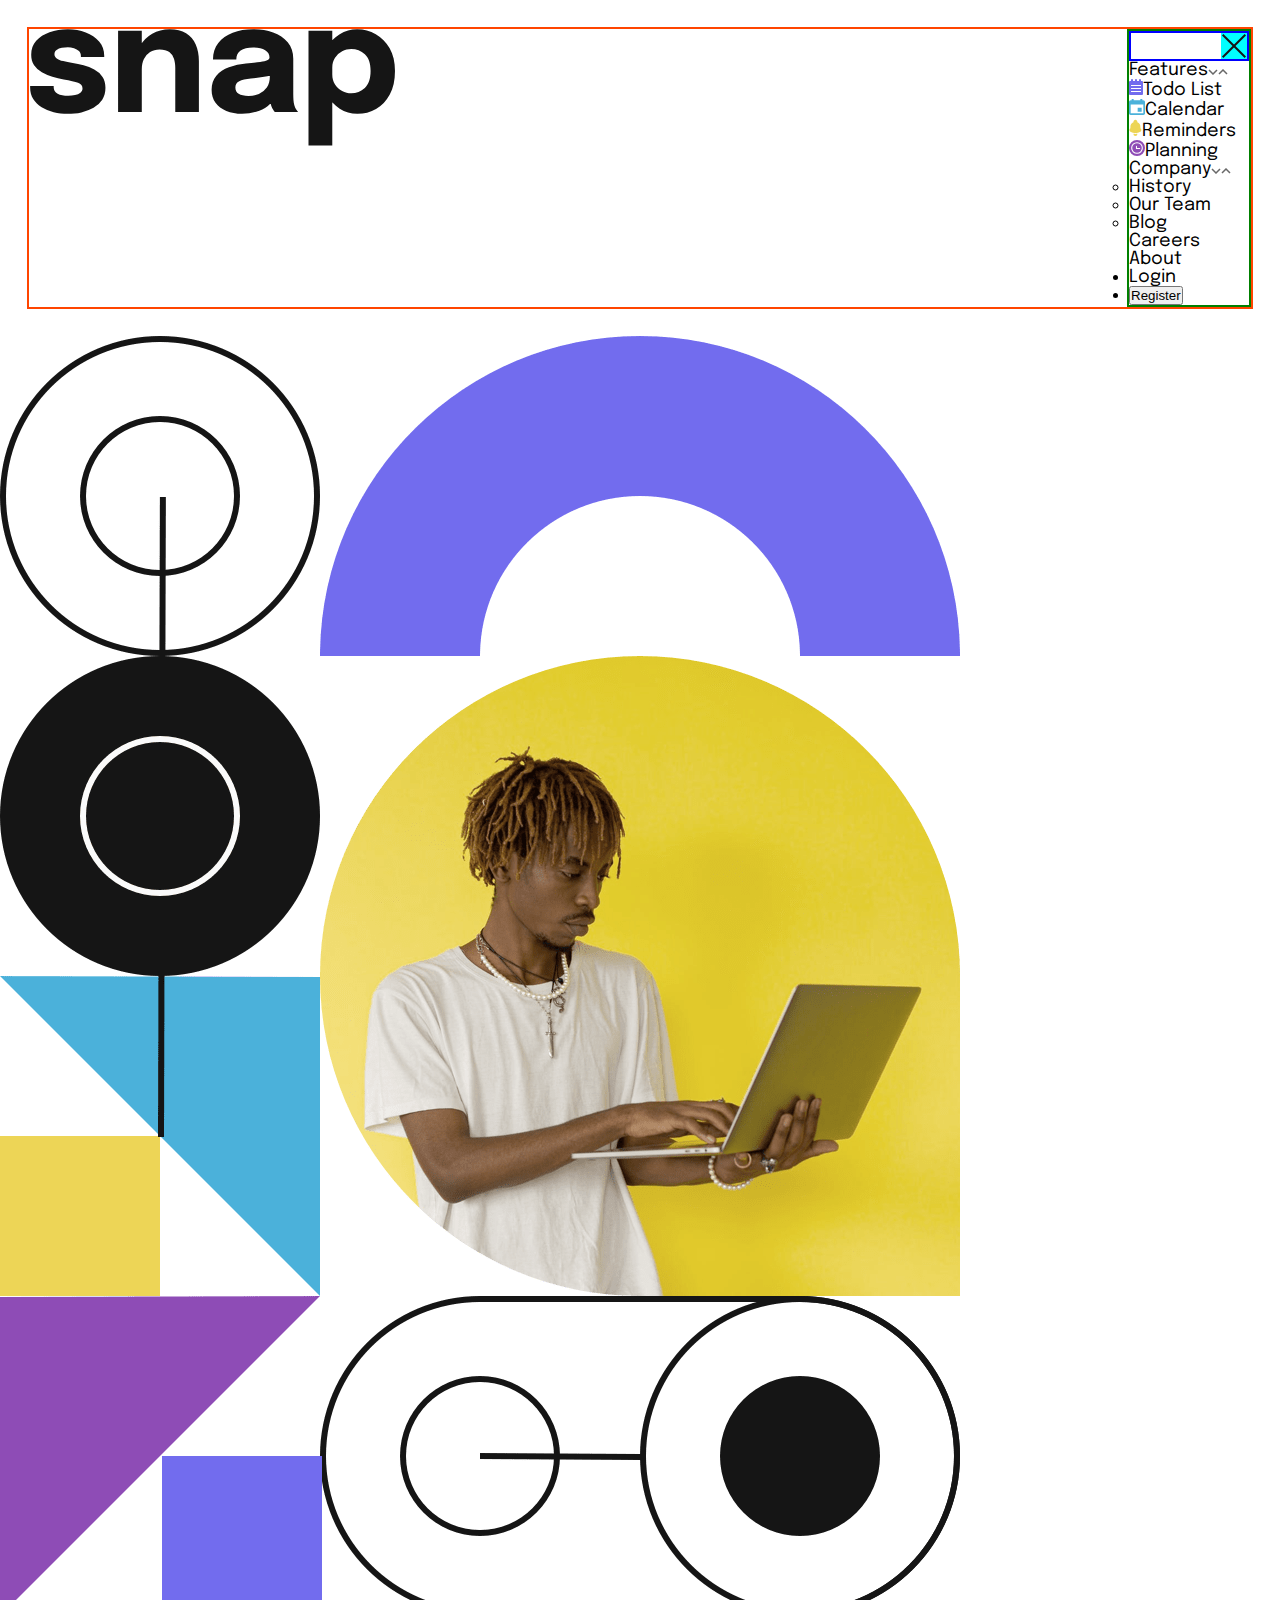
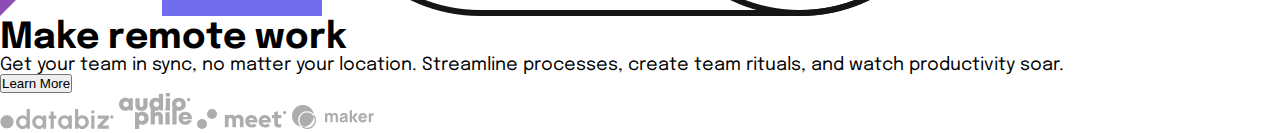
==== 02-dropdown-navigation-main/index.html @ 7857ebd7 "se sube los archivos de Javascript fundamentals" ====
<!DOCTYPE html>
<html lang="en">
<head>
  <meta charset="UTF-8">
  <meta name="viewport" content="width=device-width, initial-scale=1.0">
  <title>Document</title>
  <link rel="stylesheet" href="./styles/css/main.css">
</head>
<body>
  <header class="header wrapper">
    <img src="./images/logo.svg" alt="logo" class="header__logo">
    
    <nav class="header__navbar">
      <div class="header__navbar-menu">
        <img class="header__navbar-menu-open" src="./images/icon-menu.svg" alt="">
        <img class="header__navbar-menu-close" src="./images/icon-close-menu.svg" alt="">
      </div>
      <ul class="header__navbar-items">
        <li class="header__navbar-items-features">Features<img src="./images/icon-arrow-down.svg" alt=""><img src="./images/icon-arrow-up.svg" alt="">
          <ul>
            <li><img src="./images/icon-todo.svg" alt="">Todo List</li>
            <li><img src="./images/icon-calendar.svg" alt="">Calendar</li>
            <li><img src="./images/icon-reminders.svg" alt="">Reminders</li>
            <li><img src="./images/icon-planning.svg" alt="">Planning</li>
          </ul>
        </li>
        <li class="header__navbar-items-company">Company<img src="./images/icon-arrow-down.svg" alt=""><img src="./images/icon-arrow-up.svg" alt="">
          <ul>
            <li>History</li>
            <li>Our Team</li>
            <li>Blog</li>
          </ul>
        </li>
        <li class="header__navbar-items-career">Careers</li>
        <li>About</li>
      </ul>
      <ul class="header__navbar-auth">
        <li>Login</li>
        <li><button>Register</button></li>
      </ul>
    </nav>
  </header>
  <main>
    <section class="hero wrapper">
      <img src="./images/image-hero-desktop.png" alt="hero_image">
      <div class="hero__container">
        <h1 class="hero__title">Make remote work</h1>
        <p class="hero__paragraph">
          Get your team in sync, no matter your location. Streamline processes,
          create team rituals, and watch productivity soar.
        </p>
        <button class="hero__button">
          Learn More
        </button>
      </div>
    </section>
    <section class="clients wrapper">
      <img  class="clients__image" src="./images/client-databiz.svg" alt="client-databiz">
      <img  class="clients__image" src="./images/client-audiophile.svg" alt="client-databiz">
      <img  class="clients__image" src="./images/client-meet.svg" alt="client-databiz">
      <img  class="clients__image" src="./images/client-maker.svg" alt="client-databiz">
    </section>
  </main>
</body>
</html>
---- 02-dropdown-navigation-main/styles/css/main.css ----
@import url("https://fonts.googleapis.com/css2?family=Epilogue:wght@500;700&display=swap");
* {
  box-sizing: border-box;
  margin: 0;
  padding: 0;
}

html {
  font-size: 18px;
  font-family: "Epilogue", sans-serif;
}

.header {
  border: 2px solid orangered;
  display: flex;
  justify-content: space-between;
  margin: 1.5rem;
}
.header__logo {
  width: 30%;
  height: 30%;
}
.header__navbar {
  border: 2px solid green;
  list-style: none;
}
.header__navbar-menu {
  border: 2px solid blue;
  display: flex;
  flex-direction: row;
}
.header__navbar-menu-open {
  display: none;
  filter: brightness(0) saturate(100%) invert(2%) sepia(17%) saturate(10%) hue-rotate(314deg) brightness(98%) contrast(89%);
}
.header__navbar-menu-close {
  background-color: aqua;
  margin-left: 5rem;
}
.header__navbar-items {
  list-style: none;
}
.header__navbar-items-features li {
  list-style: none;
}

/*# sourceMappingURL=main.css.map */
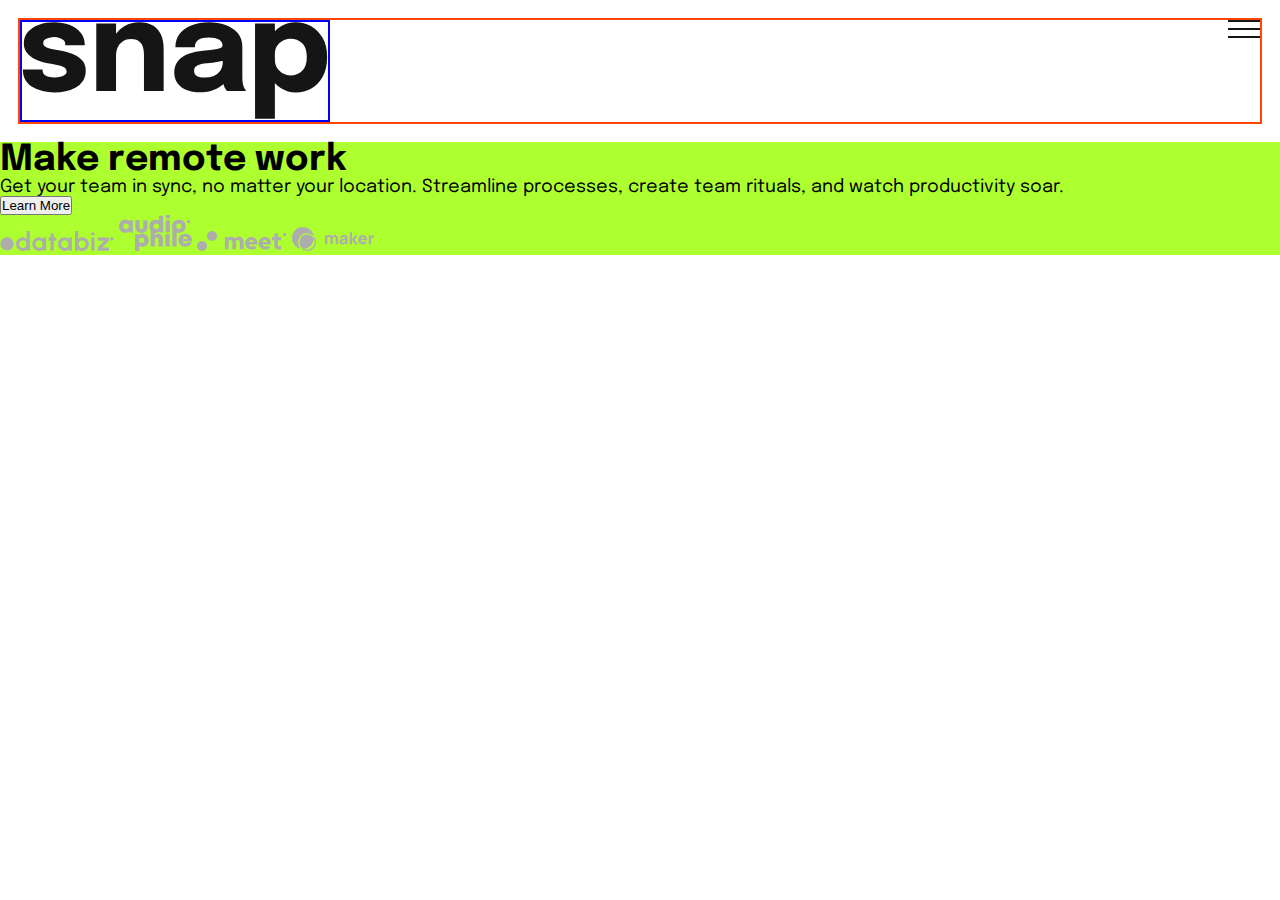
==== commit f77e6559: "se sube el menu hambuguesa en js fundamentals" ====
--- a/02-dropdown-navigation-main/index.html
+++ b/02-dropdown-navigation-main/index.html
@@ -8,14 +8,14 @@
 </head>
 <body>
   <header class="header wrapper">
-    <img src="./images/logo.svg" alt="logo" class="header__logo">
-    
+    <img class="header__logo" src="./images/logo.svg" alt="logo">
     <nav class="header__navbar">
-      <div class="header__navbar-menu">
-        <img class="header__navbar-menu-open" src="./images/icon-menu.svg" alt="">
-        <img class="header__navbar-menu-close" src="./images/icon-close-menu.svg" alt="">
+      <div class="header__navbar-menu" id="navbar-menu">
+        <img class="header__navbar-menu-open" id="menu_open" src="./images/icon-menu.svg" alt="">
+        <!-- <a href="javascript:void(0);">&#9776;</a> -->
+        <img class="header__navbar-menu-close" id="menu_close" src="./images/icon-close-menu.svg" alt="">
       </div>
-      <ul class="header__navbar-items">
+      <ul class="header__navbar-items" id="navbarItems">
         <li class="header__navbar-items-features">Features<img src="./images/icon-arrow-down.svg" alt=""><img src="./images/icon-arrow-up.svg" alt="">
           <ul>
             <li><img src="./images/icon-todo.svg" alt="">Todo List</li>
@@ -42,7 +42,7 @@
   </header>
   <main>
     <section class="hero wrapper">
-      <img src="./images/image-hero-desktop.png" alt="hero_image">
+      <!-- <img src="./images/image-hero-desktop.png" alt="hero_image"> -->
       <div class="hero__container">
         <h1 class="hero__title">Make remote work</h1>
         <p class="hero__paragraph">
@@ -61,5 +61,10 @@
       <img  class="clients__image" src="./images/client-maker.svg" alt="client-databiz">
     </section>
   </main>
+
+
+
+
+  <script src="./js/main.js"></script>
 </body>
 </html>--- a/02-dropdown-navigation-main/styles/css/main.css
+++ b/02-dropdown-navigation-main/styles/css/main.css
@@ -14,34 +14,41 @@
   border: 2px solid orangered;
   display: flex;
   justify-content: space-between;
-  margin: 1.5rem;
+  margin: 1rem;
 }
 .header__logo {
-  width: 30%;
-  height: 30%;
-}
-.header__navbar {
-  border: 2px solid green;
-  list-style: none;
+  border: 2px solid blue;
+  width: 25%;
+  height: 25%;
 }
 .header__navbar-menu {
-  border: 2px solid blue;
   display: flex;
-  flex-direction: row;
+  justify-content: center;
+  align-items: center;
 }
-.header__navbar-menu-open {
+.header__navbar-menu-open-hide {
   display: none;
-  filter: brightness(0) saturate(100%) invert(2%) sepia(17%) saturate(10%) hue-rotate(314deg) brightness(98%) contrast(89%);
 }
 .header__navbar-menu-close {
-  background-color: aqua;
-  margin-left: 5rem;
+  display: none;
+}
+.header__navbar-menu-close-show {
+  display: flex;
 }
 .header__navbar-items {
-  list-style: none;
+  background-color: aquamarine;
+  display: none;
 }
-.header__navbar-items-features li {
-  list-style: none;
+.header__navbar-items-show {
+  display: flex;
+}
+.header__navbar-auth {
+  background-color: gray;
+  display: none;
+}
+
+main {
+  background-color: greenyellow;
 }
 
 /*# sourceMappingURL=main.css.map */
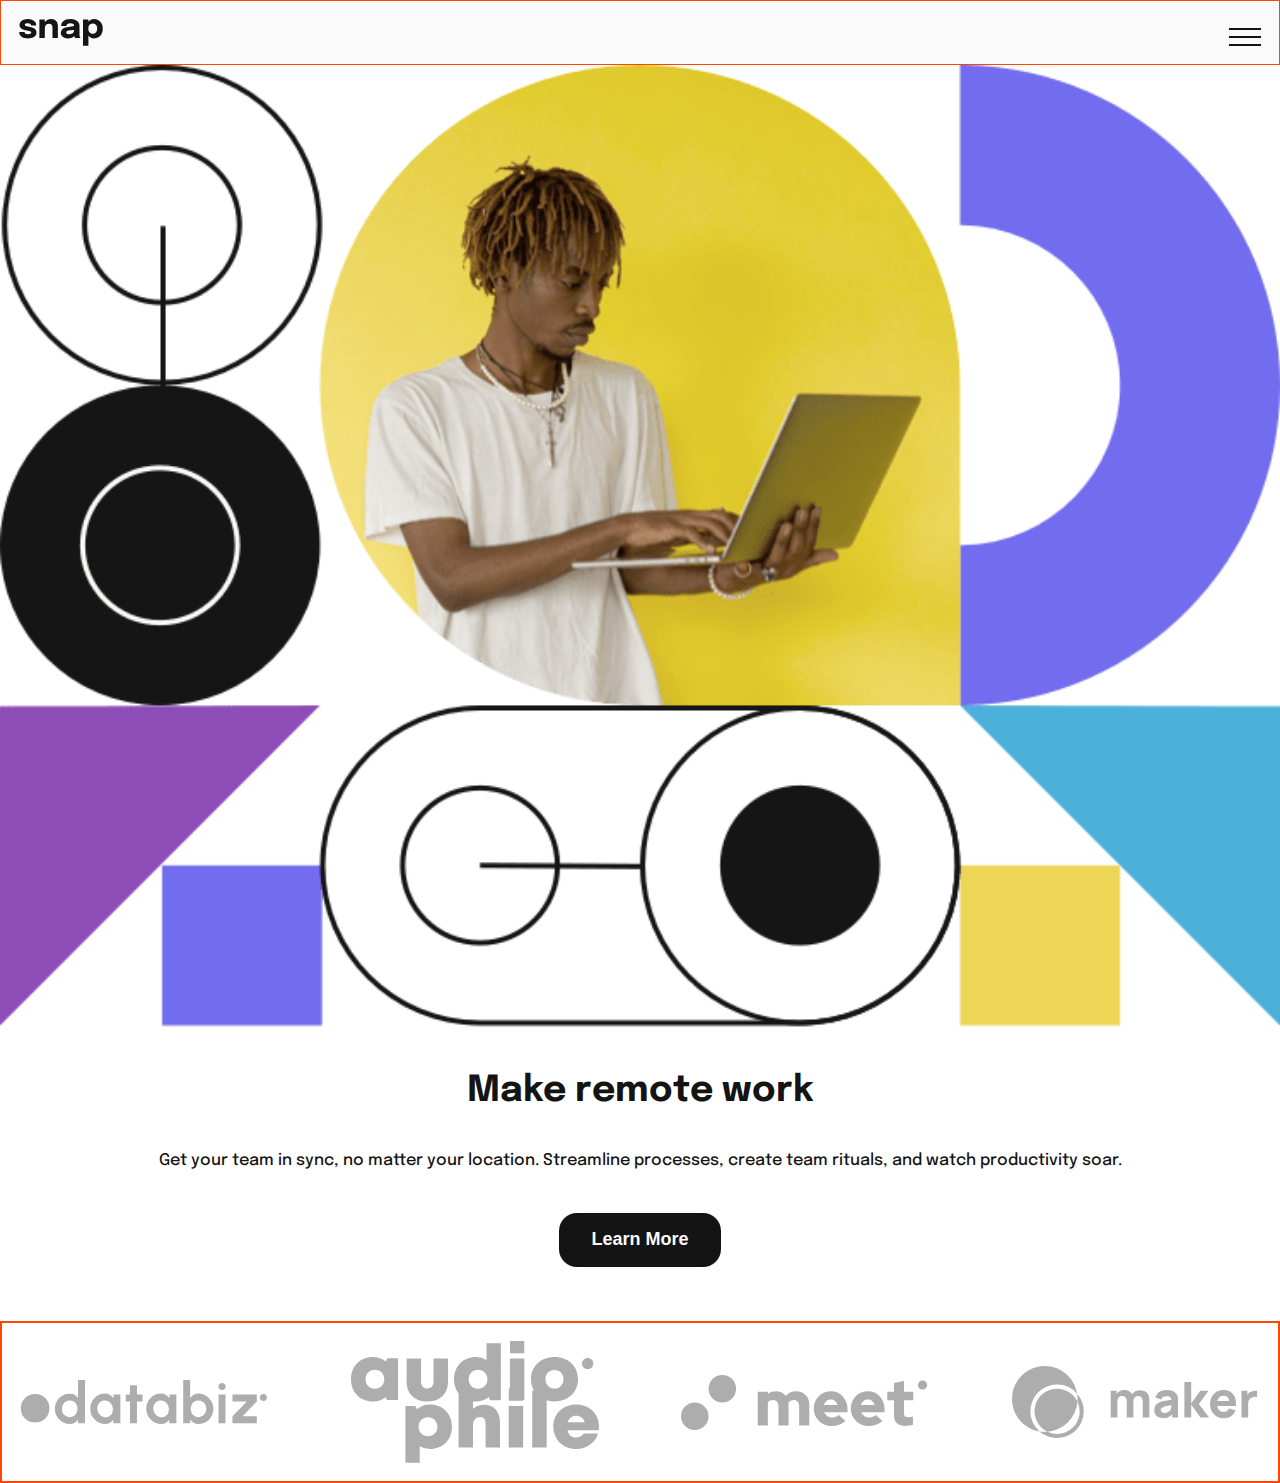
==== commit ca3eaa7a: "se sube el proyecto 'dropdown-navigation' para versión móvil" ====
--- a/02-dropdown-navigation-main/index.html
+++ b/02-dropdown-navigation-main/index.html
@@ -8,41 +8,44 @@
 </head>
 <body>
   <header class="header wrapper">
-    <img class="header__logo" src="./images/logo.svg" alt="logo">
-    <nav class="header__navbar">
-      <div class="header__navbar-menu" id="navbar-menu">
-        <img class="header__navbar-menu-open" id="menu_open" src="./images/icon-menu.svg" alt="">
-        <!-- <a href="javascript:void(0);">&#9776;</a> -->
-        <img class="header__navbar-menu-close" id="menu_close" src="./images/icon-close-menu.svg" alt="">
-      </div>
-      <ul class="header__navbar-items" id="navbarItems">
-        <li class="header__navbar-items-features">Features<img src="./images/icon-arrow-down.svg" alt=""><img src="./images/icon-arrow-up.svg" alt="">
-          <ul>
-            <li><img src="./images/icon-todo.svg" alt="">Todo List</li>
-            <li><img src="./images/icon-calendar.svg" alt="">Calendar</li>
-            <li><img src="./images/icon-reminders.svg" alt="">Reminders</li>
-            <li><img src="./images/icon-planning.svg" alt="">Planning</li>
+    <img class="logo" src="./images/logo.svg" alt="logo">
+    <img id="menu_open" class="header__menu header__menu--open" src="./images/icon-menu.svg" alt="">
+    <nav id="navbar" class="navbar--close">
+      <img id="menu_close" class="header__menu header__menu--close" src="./images/icon-close-menu.svg" alt="">
+      <ul id="navbarItems" class="navbar__list">
+        <li>Features
+          <img id="features_down" class="navbar__list--down" src="./images/icon-arrow-down.svg" alt="">
+          <img id="features_up" class="navbar__list--up"  src="./images/icon-arrow-up.svg" alt="">
+          <ul id="features_dropdown" class="navbar__list-dropdown">
+            <li><img src="./images/icon-todo.svg" class="navbar__list-dropdown--mr" alt="">Todo List</li>
+            <li><img src="./images/icon-calendar.svg" class="navbar__list-dropdown--mr" alt="">Calendar</li>
+            <li><img src="./images/icon-reminders.svg" class="navbar__list-dropdown--mr" alt="">Reminders</li>
+            <li><img src="./images/icon-planning.svg" class="navbar__list-dropdown--mr" alt="">Planning</li>
           </ul>
         </li>
-        <li class="header__navbar-items-company">Company<img src="./images/icon-arrow-down.svg" alt=""><img src="./images/icon-arrow-up.svg" alt="">
-          <ul>
+        <li>
+          Company
+          <img id="company_down" class="navbar__list--down" src="./images/icon-arrow-down.svg" alt="">
+          <img id="company_up" class="navbar__list--up" src="./images/icon-arrow-up.svg" alt="">
+          <ul id="company_dropdown" class="navbar__list-dropdown">
             <li>History</li>
             <li>Our Team</li>
             <li>Blog</li>
           </ul>
         </li>
-        <li class="header__navbar-items-career">Careers</li>
+        <li>Careers</li>
         <li>About</li>
       </ul>
-      <ul class="header__navbar-auth">
-        <li>Login</li>
-        <li><button>Register</button></li>
+      <ul class="navbar__auth">
+        <li class="navbar__auth-login">Login</li>
+        <li class="navbar__auth-register">Register</li>
       </ul>
     </nav>
   </header>
   <main>
     <section class="hero wrapper">
-      <!-- <img src="./images/image-hero-desktop.png" alt="hero_image"> -->
+      <img class="hero__image" src="./images/image-hero-mobile.png" alt="">
+      <img class="hero__image-desktop" src="./images/image-hero-desktop.png" alt="hero_image">
       <div class="hero__container">
         <h1 class="hero__title">Make remote work</h1>
         <p class="hero__paragraph">
--- a/02-dropdown-navigation-main/styles/css/main.css
+++ b/02-dropdown-navigation-main/styles/css/main.css
@@ -8,47 +8,149 @@
 html {
   font-size: 18px;
   font-family: "Epilogue", sans-serif;
+  font-weight: 500;
 }
 
 .header {
-  border: 2px solid orangered;
+  border: 1px solid orangered;
   display: flex;
   justify-content: space-between;
-  margin: 1rem;
+  padding: 1rem;
+  background-color: hsl(0, 0%, 98%);
 }
-.header__logo {
-  border: 2px solid blue;
-  width: 25%;
-  height: 25%;
+.header__menu {
+  display: block;
+  border: 0;
+  cursor: pointer;
+  align-self: flex-end;
 }
-.header__navbar-menu {
-  display: flex;
-  justify-content: center;
-  align-items: center;
+
+.logo {
+  max-width: 5rem;
 }
-.header__navbar-menu-open-hide {
-  display: none;
-}
-.header__navbar-menu-close {
-  display: none;
-}
-.header__navbar-menu-close-show {
-  display: flex;
-}
-.header__navbar-items {
-  background-color: aquamarine;
-  display: none;
-}
-.header__navbar-items-show {
-  display: flex;
-}
-.header__navbar-auth {
-  background-color: gray;
+
+.navbar--close {
   display: none;
 }
 
-main {
-  background-color: greenyellow;
+.navbar {
+  display: flex;
+  flex-direction: column;
+  align-items: start;
+  gap: 3rem;
+  position: absolute;
+  top: 0;
+  right: 0;
+  bottom: 0;
+  padding: 1.2rem;
+  background-color: hsl(0, 0%, 98%);
+  box-shadow: 0 0 0 100vmax rgba(0, 0, 0, 0.5);
+  width: 60%;
+}
+.navbar__list {
+  list-style-type: none;
+  display: flex;
+  flex-direction: column;
+  gap: 1rem;
+  width: 100%;
+}
+.navbar__list--down {
+  display: inline;
+  margin-left: 1rem;
+  width: 15px;
+}
+.navbar__list--down-expanded {
+  display: none;
+}
+.navbar__list--up {
+  display: none;
+}
+.navbar__list--up-expanded {
+  display: inline;
+  margin-left: 1rem;
+  width: 15px;
+}
+.navbar__list-dropdown {
+  display: none;
+}
+.navbar__list-dropdown--expanded {
+  list-style-type: none;
+  display: flex;
+  flex-direction: column;
+  padding: 1rem 0 0 1.5rem;
+  gap: 1rem;
+}
+.navbar__list-dropdown--mr {
+  margin-right: 1rem;
+}
+.navbar__auth {
+  width: 100%;
+  list-style-type: none;
+  display: flex;
+  flex-direction: column;
+  justify-content: center;
+  align-items: center;
+  gap: 1.5rem;
+  font-size: 1rem;
+}
+.navbar__auth-register {
+  display: flex;
+  align-items: center;
+  justify-content: center;
+  width: 100%;
+  border: 2px solid hsl(0, 0%, 8%);
+  height: 2.5rem;
+  border-radius: 15px;
+}
+
+.hero {
+  display: flex;
+  flex-direction: column;
+  gap: 2.5rem;
+}
+.hero__image {
+  max-width: 100%;
+}
+.hero__image-desktop {
+  display: none;
+}
+.hero__container {
+  display: flex;
+  flex-direction: column;
+  align-items: center;
+  text-align: center;
+  gap: 2rem;
+  color: hsl(0, 0%, 8%);
+}
+.hero__title {
+  font-size: 2rem;
+}
+.hero__paragraph {
+  font-size: 0.9rem;
+  padding: 0 1rem 0 1rem;
+  line-height: 2;
+}
+.hero__button {
+  background-color: hsl(0, 0%, 8%);
+  color: hsl(0, 0%, 98%);
+  font-size: 1rem;
+  font-weight: 700;
+  width: 9rem;
+  height: 3rem;
+  border: none;
+  border-radius: 1rem;
+}
+
+.clients {
+  border: 2px solid orangered;
+  margin-top: 3rem;
+  display: flex;
+  justify-content: space-between;
+  align-items: center;
+  padding: 1rem;
+}
+.clients__image {
+  width: 20%;
 }
 
 /*# sourceMappingURL=main.css.map */
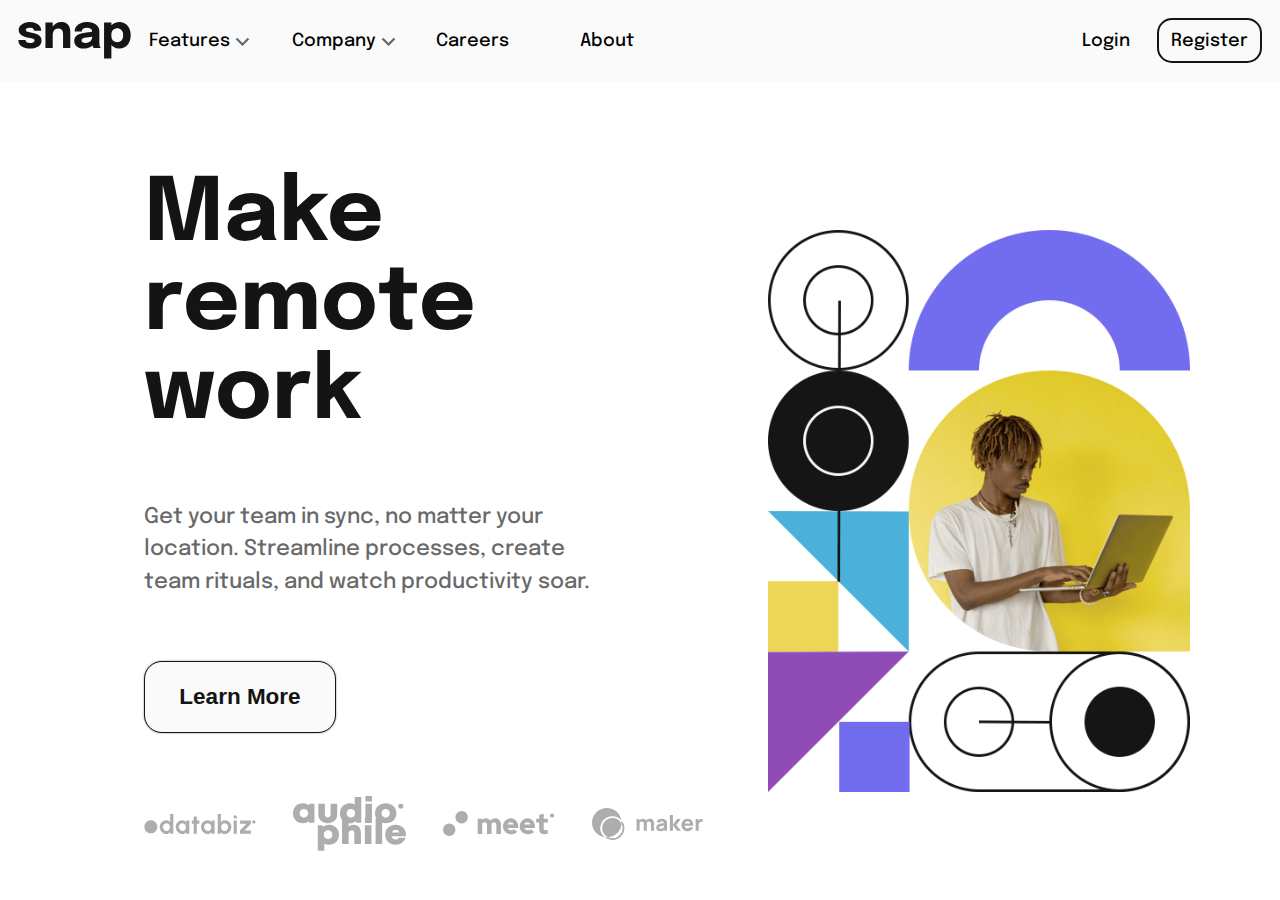
==== commit 9ddc78f5: "se actualiza el proyeto para desktop" ====
--- a/02-dropdown-navigation-main/index.html
+++ b/02-dropdown-navigation-main/index.html
@@ -42,7 +42,7 @@
       </ul>
     </nav>
   </header>
-  <main>
+  <main class="main-section">
     <section class="hero wrapper">
       <img class="hero__image" src="./images/image-hero-mobile.png" alt="">
       <img class="hero__image-desktop" src="./images/image-hero-desktop.png" alt="hero_image">
@@ -55,13 +55,13 @@
         <button class="hero__button">
           Learn More
         </button>
+        <div class="hero__clients wrapper">
+          <img  class="hero__clients-image" src="./images/client-databiz.svg" alt="client-databiz">
+          <img  class="hero__clients-image" src="./images/client-audiophile.svg" alt="client-databiz">
+          <img  class="hero__clients-image" src="./images/client-meet.svg" alt="client-databiz">
+          <img  class="hero__clients-image" src="./images/client-maker.svg" alt="client-databiz">
+        </div>
       </div>
-    </section>
-    <section class="clients wrapper">
-      <img  class="clients__image" src="./images/client-databiz.svg" alt="client-databiz">
-      <img  class="clients__image" src="./images/client-audiophile.svg" alt="client-databiz">
-      <img  class="clients__image" src="./images/client-meet.svg" alt="client-databiz">
-      <img  class="clients__image" src="./images/client-maker.svg" alt="client-databiz">
     </section>
   </main>
 
--- a/02-dropdown-navigation-main/styles/css/main.css
+++ b/02-dropdown-navigation-main/styles/css/main.css
@@ -12,40 +12,68 @@
 }
 
 .header {
-  border: 1px solid orangered;
   display: flex;
   justify-content: space-between;
+  align-items: center;
   padding: 1rem;
   background-color: hsl(0, 0%, 98%);
+}
+@media (min-width: 1200px) {
+  .header {
+    justify-content: flex-start;
+    gap: 1rem;
+  }
 }
 .header__menu {
   display: block;
   border: 0;
   cursor: pointer;
+}
+@media (min-width: 1200px) {
+  .header__menu {
+    display: none;
+  }
+}
+.header__menu--close {
   align-self: flex-end;
 }
 
 .logo {
-  max-width: 5rem;
+  width: 5rem;
+}
+@media (min-width: 1200px) {
+  .logo {
+    width: 7rem;
+  }
 }
 
 .navbar--close {
   display: none;
 }
+@media (min-width: 1200px) {
+  .navbar--close {
+    display: flex;
+    flex-direction: row;
+    align-items: center;
+    justify-content: space-between;
+    overflow: hidden;
+    width: 100%;
+  }
+}
 
 .navbar {
   display: flex;
   flex-direction: column;
-  align-items: start;
   gap: 3rem;
   position: absolute;
   top: 0;
   right: 0;
-  bottom: 0;
+  width: 60vw;
+  height: 100vmax;
+  flex-grow: 1;
   padding: 1.2rem;
   background-color: hsl(0, 0%, 98%);
   box-shadow: 0 0 0 100vmax rgba(0, 0, 0, 0.5);
-  width: 60%;
 }
 .navbar__list {
   list-style-type: none;
@@ -53,12 +81,24 @@
   flex-direction: column;
   gap: 1rem;
   width: 100%;
+}
+@media (min-width: 1200px) {
+  .navbar__list {
+    flex-direction: row;
+    gap: 1rem;
+    width: 50%;
+  }
 }
 .navbar__list--down {
   display: inline;
   margin-left: 1rem;
   width: 15px;
 }
+@media (min-width: 1200px) {
+  .navbar__list--down {
+    margin: 0;
+  }
+}
 .navbar__list--down-expanded {
   display: none;
 }
@@ -70,6 +110,11 @@
   margin-left: 1rem;
   width: 15px;
 }
+@media (min-width: 1200px) {
+  .navbar__list--up-expanded {
+    margin: 0;
+  }
+}
 .navbar__list-dropdown {
   display: none;
 }
@@ -79,6 +124,18 @@
   flex-direction: column;
   padding: 1rem 0 0 1.5rem;
   gap: 1rem;
+}
+@media (min-width: 1200px) {
+  .navbar__list-dropdown--expanded {
+    position: absolute;
+    gap: 1.2rem;
+    max-width: 14vw;
+    margin-top: 1rem;
+    padding: 1rem;
+    background-color: hsl(0, 0%, 98%);
+    box-shadow: 0 4px 8px 0 rgba(0, 0, 0, 0.2), 0 6px 20px 0 rgba(0, 0, 0, 0.19);
+    border-radius: 15px;
+  }
 }
 .navbar__list-dropdown--mr {
   margin-right: 1rem;
@@ -92,6 +149,19 @@
   align-items: center;
   gap: 1.5rem;
   font-size: 1rem;
+  margin-bottom: 5rem;
+}
+@media (min-width: 1200px) {
+  .navbar__auth {
+    width: 10rem;
+    flex-direction: row;
+    margin: 0;
+  }
+}
+@media (min-width: 1200px) {
+  .navbar__auth-login {
+    cursor: pointer;
+  }
 }
 .navbar__auth-register {
   display: flex;
@@ -102,54 +172,130 @@
   height: 2.5rem;
   border-radius: 15px;
 }
+@media (min-width: 1200px) {
+  .navbar__auth-register {
+    cursor: pointer;
+  }
+}
+
+@media (min-width: 1200px) {
+  .navbar__list li {
+    width: 7.5rem;
+    cursor: pointer;
+  }
+}
 
 .hero {
   display: flex;
   flex-direction: column;
   gap: 2.5rem;
+}
+@media (min-width: 1200px) {
+  .hero {
+    flex-direction: row;
+    align-items: flex-end;
+    justify-content: space-between;
+    margin: 5rem 5rem 2rem 8rem;
+    gap: 5vw;
+  }
 }
 .hero__image {
   max-width: 100%;
 }
+@media (min-width: 1200px) {
+  .hero__image {
+    display: none;
+  }
+}
 .hero__image-desktop {
   display: none;
 }
+@media (min-width: 1200px) {
+  .hero__image-desktop {
+    display: flex;
+    align-self: center;
+    width: auto;
+    overflow: hidden;
+    order: 2;
+  }
+}
 .hero__container {
   display: flex;
   flex-direction: column;
-  align-items: center;
-  text-align: center;
-  gap: 2rem;
   color: hsl(0, 0%, 8%);
+}
+@media (min-width: 1200px) {
+  .hero__container {
+    order: 1;
+    align-items: flex-start;
+    text-align: start;
+    gap: 3.5rem;
+  }
 }
 .hero__title {
   font-size: 2rem;
+}
+@media (min-width: 1200px) {
+  .hero__title {
+    font-size: 6.8vw;
+    margin: 0;
+    padding: 0;
+  }
 }
 .hero__paragraph {
   font-size: 0.9rem;
   padding: 0 1rem 0 1rem;
   line-height: 2;
+  color: hsl(0, 0%, 41%);
+}
+@media (min-width: 1200px) {
+  .hero__paragraph {
+    font-size: 1.2rem;
+    width: 80%;
+    padding: 0;
+    line-height: 1.5;
+  }
 }
 .hero__button {
   background-color: hsl(0, 0%, 8%);
   color: hsl(0, 0%, 98%);
   font-size: 1rem;
   font-weight: 700;
-  width: 9rem;
-  height: 3rem;
+  width: 50vw;
+  height: 9vh;
   border: none;
   border-radius: 1rem;
-}
-
-.clients {
-  border: 2px solid orangered;
-  margin-top: 3rem;
+  box-shadow: 0 0 0.5rem hsl(0, 0%, 41%);
+  cursor: pointer;
+}
+@media (min-width: 1200px) {
+  .hero__button {
+    font-size: 1.25rem;
+    max-width: 15vw;
+    height: 8vh;
+    background-color: hsl(0, 0%, 98%);
+    color: hsl(0, 0%, 8%);
+    box-shadow: 0 0 0.1rem hsl(0, 0%, 41%);
+    border: 1px solid hsl(0, 0%, 8%);
+    cursor: pointer;
+  }
+}
+.hero__clients {
+  margin: 1.5rem 0 4rem 0;
   display: flex;
   justify-content: space-between;
   align-items: center;
+  align-self: center;
   padding: 1rem;
 }
-.clients__image {
+@media (min-width: 1200px) {
+  .hero__clients {
+    width: 100%;
+    padding: 0;
+    margin: 0;
+  }
+}
+.hero__clients-image {
   width: 20%;
 }
 
